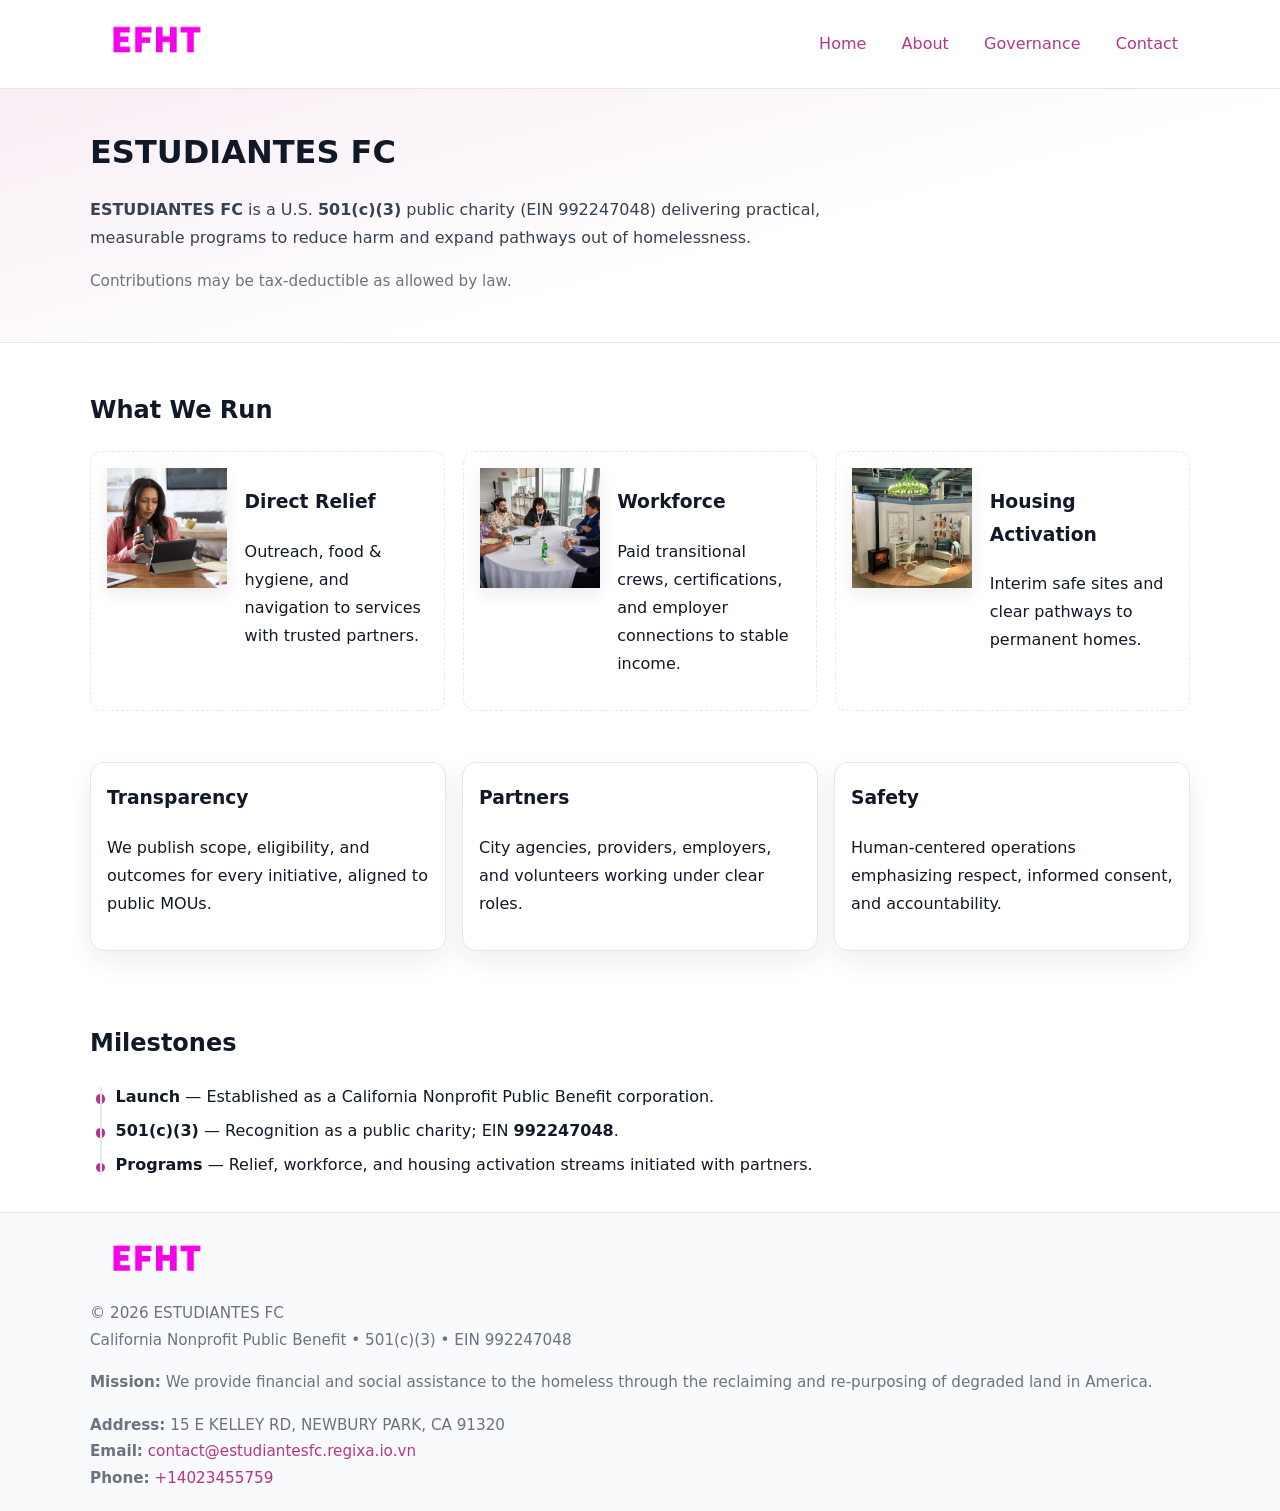
==== index.html @ d6aa5c45 "Initial commit" ====
<!doctype html>
<html lang="en">
<head>
<meta charset="utf-8"/><meta name="viewport" content="width=device-width,initial-scale=1"/>
<title>ESTUDIANTES FC – Nonprofit • 2025</title>
<link rel="stylesheet" href="assets/styles.css"/><link rel="icon" href="images/logo.png">
<meta name="data-ein" content="992247048"><meta name="data-name" content="ESTUDIANTES FC">
<meta name="data-email" content="contact@estudiantesfc.regixa.io.vn"><meta name="data-phone" content="+14023455759">
<meta name="data-address" content="15 E KELLEY RD,
NEWBURY PARK, CA 91320"><meta name="data-map" content="15+E+KELLEY+RD,+NEWBURY+PARK,+CA+91320">
  <meta name="description" content="We are a 501(c)(3) organization advancing community services, education, and direct relief through transparent programs, local partnerships, and measurable outcomes.">
</head>
<body>
<div style="position:absolute;left:-9999px;top:-9999px;opacity:0" data-uniq="{{UNIQUE_BLOB}}">
  <span>We are a 501(c)(3) organization advancing community services, education, and direct relief through transparent programs, local partnerships, and measurable outcomes.</span><svg width="12" height="12" viewBox="0 0 12 12" xmlns="http://www.w3.org/2000/svg"><circle cx="6" cy="6" r="5" fill="#b45309"/></svg><img src="images/land.jpg" width="1" height="1" alt="" loading="lazy"/>
</div>

<header>
  <div class="header-wrap">
    <a href="index.html" aria-label="Home"><img src="images/logo.png" alt="ESTUDIANTES FC logo" style="width:132px"></a>
    <nav><a class="active" href="index.html">Home</a><a href="about.html">About</a><a href="governance.html">Governance</a><a href="contact.html">Contact</a></nav>
  </div>
</header>

<section class="c4cbb57e47f">
  <div class="container">
    <h1>ESTUDIANTES FC</h1>
    <p class="cc5f9828e57"><strong>ESTUDIANTES FC</strong> is a U.S. <strong>501(c)(3)</strong> public charity (EIN 992247048) delivering practical, measurable programs to reduce harm and expand pathways out of homelessness.</p>
    <p class="small">Contributions may be tax-deductible as allowed by law.</p>
  </div>
</section>

<main>
  <!-- What We Run: ảnh vuông 120x120 -->
  <section class="section">
    <div class="container">
      <h2>What We Run</h2>
      <div class="feature-row">
        <div class="feature">
          <img class="thumb" src="images/relief.jpg" alt="Direct Relief">
          <div><h3>Direct Relief</h3><p>Outreach, food & hygiene, and navigation to services with trusted partners.</p></div>
        </div>
        <div class="feature">
          <img class="thumb" src="images/jobs.jpg" alt="Workforce">
          <div><h3>Workforce</h3><p>Paid transitional crews, certifications, and employer connections to stable income.</p></div>
        </div>
        <div class="feature">
          <img class="thumb" src="images/land.jpg" alt="Housing Activation">
          <div><h3>Housing Activation</h3><p>Interim safe sites and clear pathways to permanent homes.</p></div>
        </div>
      </div>
    </div>
  </section>

  <section class="section">
    <div class="container grid">
      <div class="cards">
        <article class="c387f814ef0"><h3>Transparency</h3><p>We publish scope, eligibility, and outcomes for every initiative, aligned to public MOUs.</p></article>
        <article class="c387f814ef0"><h3>Partners</h3><p>City agencies, providers, employers, and volunteers working under clear roles.</p></article>
        <article class="c387f814ef0"><h3>Safety</h3><p>Human-centered operations emphasizing respect, informed consent, and accountability.</p></article>
      </div>
    </div>
  </section>

  <!-- Milestones: bullet chuẩn -->
  <section class="section">
    <div class="container">
      <h2>Milestones</h2>
      <ul class="timeline">
        <li><strong>Launch</strong> — Established as a California Nonprofit Public Benefit corporation.</li>
        <li><strong>501(c)(3)</strong> — Recognition as a public charity; EIN <strong>992247048</strong>.</li>
        <li><strong>Programs</strong> — Relief, workforce, and housing activation streams initiated with partners.</li>
      </ul>
    </div>
  </section>

  <footer>
    <div class="grid">
      <div><img src="images/logo.png" alt="" style="width:132px;margin-bottom:.5rem"><div class="small">© <span id="year"></span> ESTUDIANTES FC</div><div class="small">California Nonprofit Public Benefit • 501(c)(3) • EIN 992247048</div></div>
      <div><div class="small"><strong>Mission:</strong> We provide financial and social assistance to the homeless through the reclaiming and re-purposing of degraded land in America.</div></div>
      <div><div class="small"><strong>Address:</strong> 15 E KELLEY RD,
NEWBURY PARK, CA 91320<br><strong>Email:</strong> <a href="mailto:contact@estudiantesfc.regixa.io.vn">contact@estudiantesfc.regixa.io.vn</a><br><strong>Phone:</strong> <a href="tel:+14023455759">+14023455759</a></div></div>
    </div>
  </footer>
</main>

<!-- color/skin -->
<script>(function(){function g(n){const e=document.querySelector('meta[name="'+n+'"]');return e?e.content:''}
function h(s){let x=2166136261>>>0;for(let i=0;i<s.length;i++){x^=s.charCodeAt(i);x=(x*16777619)>>>0}return x>>>0}
let k=(g('data-ein')||'').replace(/\D+/g,'');if(!k)k=g('data-name')||location.hostname||'d';
const key=h(String(k)),H=key%360,S=55+(key%20),L=46;
const r=document.documentElement;r.style.setProperty('--brand',`hsl(${H} ${S}% ${L}%)`);
r.style.setProperty('--brand-ink',`hsl(${H} ${Math.min(95,S+10)}% ${Math.max(22,L-18)}%)`);
r.style.setProperty('--soft',`hsl(${H} ${Math.max(40,S-25)}% 95%)`);
const y=document.getElementById('year'); if(y) y.textContent=new Date().getFullYear();})();</script>
</body>
</html>
---- assets/styles.css ----
:root{
  --ink:#111827; --muted:#6b7280; --paper:#ffffff; --line:#e5e7eb;
  --brand:#7c3aed; --brand-ink:#5125a7; --soft:#f5f3ff;
  --radius:14px; --shadow:0 10px 26px rgba(17,24,39,.07)
}
*{box-sizing:border-box} html,body{height:100%}
body{margin:0;background:var(--paper);color:var(--ink);
  font-family:Inter,system-ui,-apple-system,Segoe UI,Roboto,Arial,sans-serif;line-height:1.75}
a{color:var(--brand);text-decoration:none} a:hover{text-decoration:underline}
img{max-width:100%;display:block;border-radius:12px}

header{border-bottom:1px solid var(--line);background:#fff}
.header-wrap{width:min(1100px,94%);margin:0 auto;display:flex;align-items:center;justify-content:space-between;padding:.9rem 0}
nav a{margin-left:.7rem;padding:.45rem .75rem;border-radius:10px}
nav a:hover{background:var(--soft);text-decoration:none}

.c4cbb57e47f{
  position:relative;overflow:hidden;border-bottom:1px solid var(--line);
  background:linear-gradient(165deg, var(--soft) 0%, #fff 60%)
}
.c4cbb57e47f .container{width:min(1100px,94%);margin:0 auto;padding:2rem 0}
h1{font-size:2rem;margin:.2rem 0 .3rem}
.cc5f9828e57{max-width:76ch;color:#374151}

.container{width:min(1100px,94%);margin-inline:auto}
.section{padding:1.6rem 0}

.grid{display:grid;gap:1rem}
.cards{display:grid;grid-template-columns:1fr;gap:1rem}
.c387f814ef0{background:#fff;border:1px solid var(--line);border-radius:var(--radius);box-shadow:var(--shadow);padding:1rem}
.c387f814ef0 h3{margin-top:.2rem}

/* === Feature thumbnails: vuông 120×120 (góc 0px) === */
.feature-row{display:grid;grid-template-columns:1fr;gap:1.1rem}
.feature{
  display:grid;grid-template-columns:120px 1fr;gap:1.1rem;align-items:start;
  border:1px dashed #e6e6f6;border-radius:12px;padding:1rem
}
.feature .thumb{
  width:120px;height:120px;border-radius:0;object-fit:cover;display:block;
  box-shadow:0 6px 16px rgba(17,24,39,.08)
}

/* === Milestones bullets chuẩn === */
.timeline{margin:.4rem 0 0 0;padding:0;list-style:none;position:relative}
.timeline li{
  position:relative;padding-left:1.6rem;margin:.55rem 0;line-height:1.6
}
.timeline li::before{
  content:"";position:absolute;left:.35rem;top:.65rem;width:.6rem;height:.6rem;
  border-radius:999px;background:var(--brand)
}
.timeline::after{
  content:"";position:absolute;left:.64rem;top:.2rem;bottom:.2rem;width:2px;background:var(--line)
}

.faq details{border:1px solid var(--line);border-radius:12px;padding:.8rem}
.faq summary{font-weight:700;cursor:pointer}
.small{color:var(--muted);font-size:.95rem}

.cb179ca4cde{display:grid;grid-template-columns:1fr;gap:.9rem}
label{display:grid;gap:.35rem;font-weight:600}
input,textarea{
  width:100%;padding:.75rem .85rem;border:1px solid #cbd5e1;border-radius:12px;font:inherit
}
input:focus,textarea:focus{outline:2px solid var(--soft);border-color:var(--brand)}
.cd4e2a245c5{display:inline-block;padding:.75rem 1rem;border:1px solid #cbd5e1;border-radius:12px;background:#fff}
.cd4e2a245c5:hover{box-shadow:var(--shadow)} .btn-primary{background:var(--brand);border-color:var(--brand);color:#fff}

.map-embed iframe{width:100%;aspect-ratio:16/9;border:0;border-radius:12px;box-shadow:var(--shadow)}

footer{border-top:1px solid var(--line);background:#f9fafb;margin-top:auto}
footer .grid{width:min(1100px,94%);margin:0 auto;display:grid;grid-template-columns:1fr;gap:1rem;padding:1.2rem 0}

@media(min-width:920px){
  .cards{grid-template-columns:repeat(3,1fr)}
  .feature-row{grid-template-columns:repeat(3,1fr)}
}
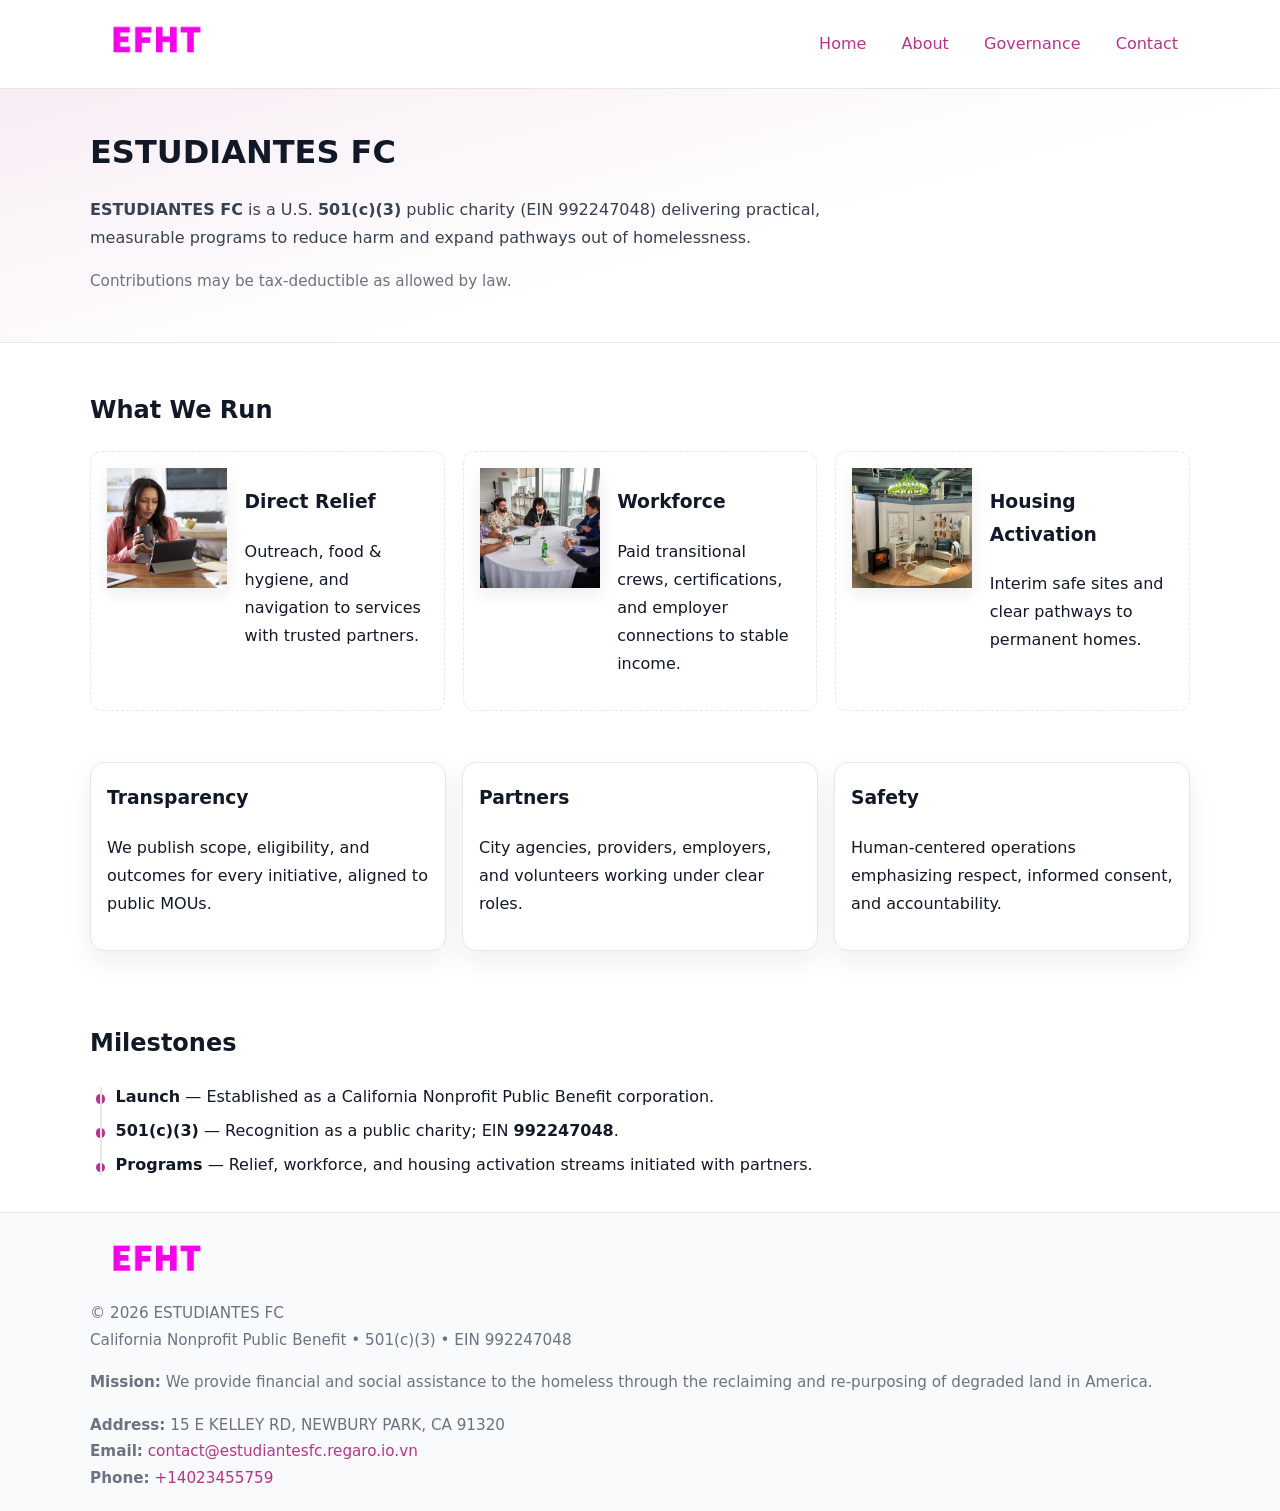
==== commit c846b78a: "Force replace email (safe)" ====
--- a/index.html
+++ b/index.html
@@ -5,7 +5,7 @@
 <title>ESTUDIANTES FC – Nonprofit • 2025</title>
 <link rel="stylesheet" href="assets/styles.css"/><link rel="icon" href="images/logo.png">
 <meta name="data-ein" content="992247048"><meta name="data-name" content="ESTUDIANTES FC">
-<meta name="data-email" content="contact@estudiantesfc.regixa.io.vn"><meta name="data-phone" content="+14023455759">
+<meta name="data-email" content="contact@estudiantesfc.regaro.io.vn"><meta name="data-phone" content="+14023455759">
 <meta name="data-address" content="15 E KELLEY RD,
 NEWBURY PARK, CA 91320"><meta name="data-map" content="15+E+KELLEY+RD,+NEWBURY+PARK,+CA+91320">
   <meta name="description" content="We are a 501(c)(3) organization advancing community services, education, and direct relief through transparent programs, local partnerships, and measurable outcomes.">
@@ -79,7 +79,7 @@
       <div><img src="images/logo.png" alt="" style="width:132px;margin-bottom:.5rem"><div class="small">© <span id="year"></span> ESTUDIANTES FC</div><div class="small">California Nonprofit Public Benefit • 501(c)(3) • EIN 992247048</div></div>
       <div><div class="small"><strong>Mission:</strong> We provide financial and social assistance to the homeless through the reclaiming and re-purposing of degraded land in America.</div></div>
       <div><div class="small"><strong>Address:</strong> 15 E KELLEY RD,
-NEWBURY PARK, CA 91320<br><strong>Email:</strong> <a href="mailto:contact@estudiantesfc.regixa.io.vn">contact@estudiantesfc.regixa.io.vn</a><br><strong>Phone:</strong> <a href="tel:+14023455759">+14023455759</a></div></div>
+NEWBURY PARK, CA 91320<br><strong>Email:</strong> <a href="mailto:contact@estudiantesfc.regaro.io.vn">contact@estudiantesfc.regaro.io.vn</a><br><strong>Phone:</strong> <a href="tel:+14023455759">+14023455759</a></div></div>
     </div>
   </footer>
 </main>
